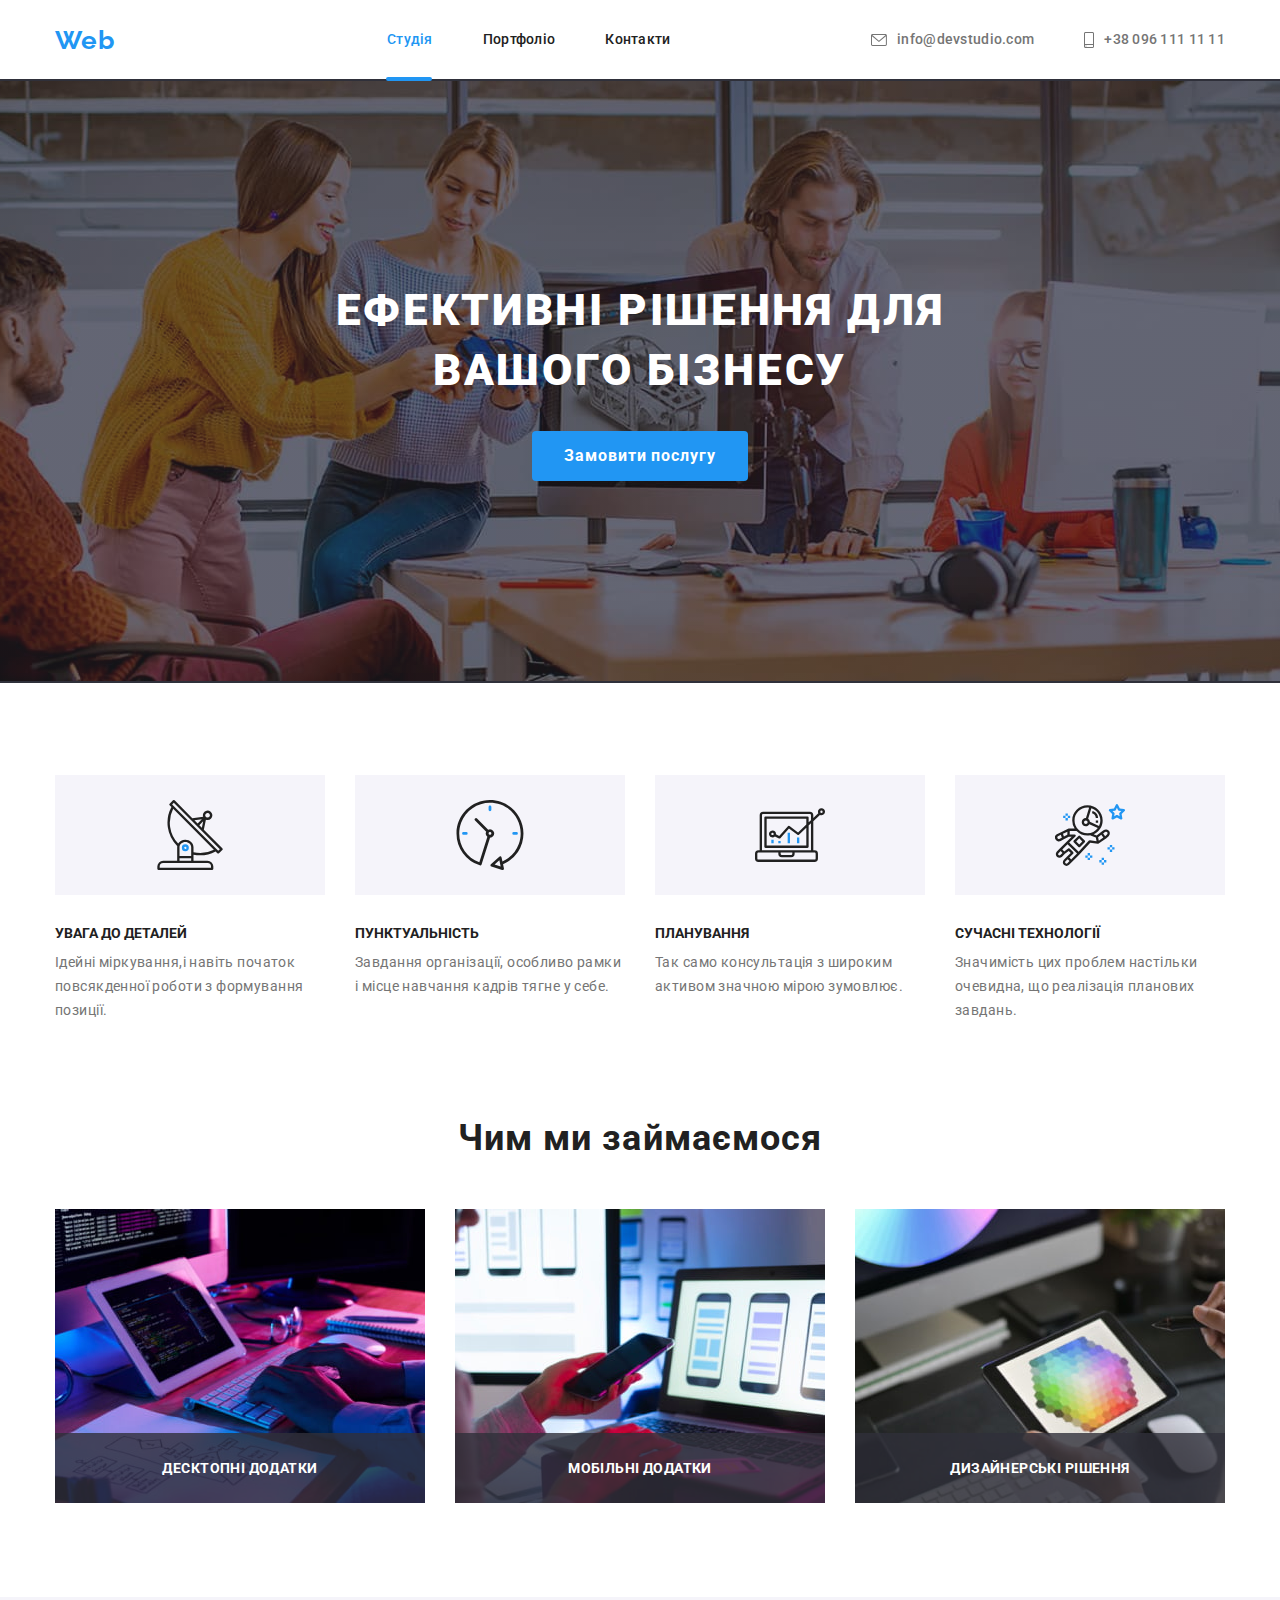
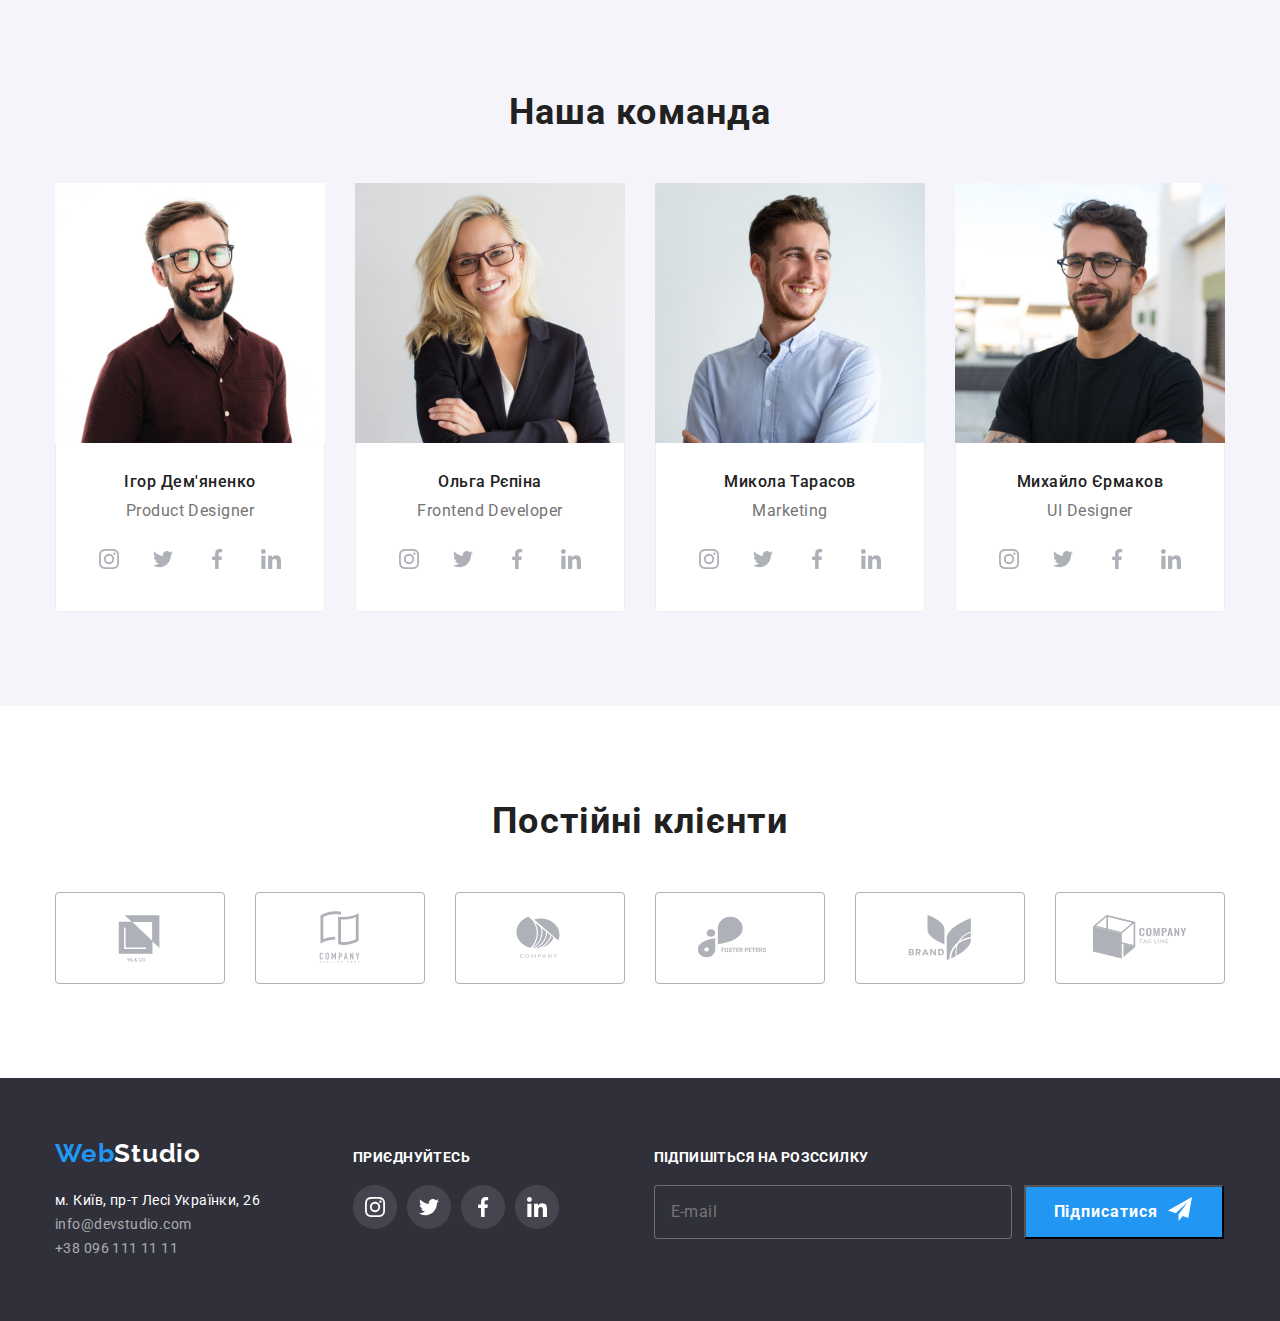
==== index.html @ 5d1c2f9a "sass" ====
<!DOCTYPE html>
<html lang="uk">
<head>
    <meta charset="UTF-8">
    <meta http-equiv="X-UA-Compatible" content="IE=edge">
    <meta name="viewport" content="width=device-width, initial-scale=1.0">
    <link rel="preconnect" href="https://fonts.googleapis.com">
 <link rel="preconnect" href="https://fonts.gstatic.com" crossorigin>
 <link href="https://fonts.googleapis.com/css2?family=Raleway:wght@700&family=Roboto:wght@400;500;700;900&display=swap" rel="stylesheet">
 <link rel="stylesheet" href="https://cdnjs.cloudflare.com/ajax/libs/modern-normalize/1.1.0/modern-normalize.min.css" integrity="sha512-wpPYUAdjBVSE4KJnH1VR1HeZfpl1ub8YT/NKx4PuQ5NmX2tKuGu6U/JRp5y+Y8XG2tV+wKQpNHVUX03MfMFn9Q==" crossorigin="anonymous" referrerpolicy="no-referrer" />
 <link rel="stylesheet" href="css/style.css">
 <link rel="stylesheet" href="css/main.min.css">
    <title>WebStudio</title>
</head>
<body>
  <!--site header-->
  <header class="page-header">
     <div class="container main-nav">
        <nav class="nav">
            <a href="./index.html" class="logo">
               <span class="accent">Web</span>Studio</a>
            <ul class="site-nav list">
                <li class="site-nav__item"><a href="./index.html" class="site-nav__link site-nav__current">Студія</a></li>
                <li class="site-nav__item"><a href="portfolio.html" class="site-nav__link">Портфоліо</a></li>
                <li class="site-nav__item"><a href="" class="site-nav__link">Контакти</a></li>
            </ul>  
        </nav> 
         <ul class="auth-nav list">
         <li class="auth-nav__item"><a href="mailto:info@devstudio.com" class="auth-nav__link"><svg class="conect-icon" width="16" height="12"><use href="./img/icons.svg#icon-email"></use></svg>info@devstudio.com</a></li>
         <li class="auth-nav__item"><a href="tel:+380961111111" class="auth-nav__link"><svg class="conect-icon" width="10" height="16"><use href="./img/icons.svg#icon-smartphone"></use></svg>+38 096 111 11 11</a></li>
        </ul>
     </div>
  </header> 
  <!--main content-->
  <main>
     <!--order a service-->
         <section class="hero  picture">
            <div class="container">
             <h1 class="hero-title">ефективні рішення для вашого бізнесу</h1>
             <button data-modal-open type="button" class="button">Замовити послугу</button>
            <div class="backdrop is-hidden" data-modal><div class="modal">
                <form class="form">
                    <p class="modal__text">Залиште свої дані, ми вам передзвонимо</p>
                        <label class="form-field" for="name">
                            <span class="form-lable">Ім'я</span>
                            <input class="form-input" type="text" name="name" id="name" autofocus="" placeholder=" " />
                             <span class="forms-icon"><svg class="form-icon" width="18" height="18">
                            <use href="./img/icons.svg#icon-person-black-18dp-1"></use></svg></span>
                        </label>
                        
                        <label class="form-field" for="tel">
                            <span class="form-lable">Телефон</span>
                            <input class="form-input" type="tel" name="tel" id="tel" placeholder=" " />
                            <span class="forms-icon"><svg class="form-icon" width="18" height="18">
                            <use href="./img/icons.svg#icon-phone-black-18dp-1"></use></svg></span>
                        </label>
                       
                        <label class="form-field" for="email">
                            <span class="form-lable">Пошта</span>
                            <input class="form-input" type="email" name="email" id="email" placeholder=" " />
                            <span class="forms-icon"><svg class="form-icon" width="18" height="18">
                            <use href="./img/icons.svg#icon-email-black-18dp-1"></use></svg></span>
                        </label>
                        
                        <label class="form-field" for="comment">
                            <span class="form-lable">Коментар</span>
                            <textarea class="form-comment" name="comment" id="comment" rows="10" placeholder="Введіть текст"></textarea>
                        </label>
                         <label class="checkbox-label check" for="policy">
                            <input class="checkbox" type="checkbox" name="policy" id="policy" value="policy" />
                            <span class="icon-checkbox"></span>
                            <p class="checkbox-text">Погоджуюся з розсилкою та приймаю</p>
                            <a class="policy-link" href="#">Умови договору</a>   
                        </label>
                        <button class="modal__button" type="submit">Відправити</button>
                        <button data-modal-close class="modal__icon" type="button"><svg width="18" height="18"><use href="./img/close1.svg#icon-close-black-18dp-2-1"></use></svg></button>
                </form>
            </div></div>
            </div>
         </section>
     <!--company benefits-->
       <section class="section caption">
        <div class="container">
         <h2 class="section-title visually-hidden">переваги компанії</h2>
         <ul class="feature-list list">
             <li class="feature-list__item">
                <div class="feature-list__thumb"><svg class="feature-list__icon" width="70" height="70"><use href="./img/icons.svg#icon-antenna"></use></svg></div>
                 <h3 class="feature-list__title">увага до деталей</h3>
                 <p class="feature-list__text">
                     Ідейні міркування,і навіть початок повсякденної роботи з формування позиції.
                 </p>
             </li>
             <li class="feature-list__item">
                <div class="feature-list__thumb"><svg class="feature-list__icon" width="70" height="70"><use href="./img/icons.svg#icon-clock"></use></svg></div>
                <h3 class="feature-list__title">пунктуальність</h3>
                <p class="feature-list__text">
                    Завдання організації, особливо рамки і місце навчання кадрів тягне у себе.
                </p>
             </li>
             <li class="feature-list__item">
                <div class="feature-list__thumb"><svg class="feature-list__icon" width="70" height="70"><use href="./img/icons.svg#icon-diagram"></use></svg></div>
                <h3 class="feature-list__title">планування</h3>
                <p class="feature-list__text">
                    Так само консультація з широким активом значною мірою зумовлює.
                </p>
             </li>
             <li class="feature-list__item">
                <div class="feature-list__thumb"><svg class="feature-list__icon" width="70" height="70"><use href="./img/icons.svg#icon-astronaut"></use></svg></div>
                <h3 class="feature-list__title">сучасні технології</h3>
                <p class="feature-list__text">
                    Значимість цих проблем настільки очевидна, що реалізація планових завдань.
                </p>
             </li>
         </ul>
        </div>
     </section>
     <!--direction of work-->
     <section class="section">
        <div class="container">
         <h2 class="section-title">Чим ми займаємося</h2>
         <ul class="list">
            <div class="image">
                <li class="image__link">
                        <img src="img/box1.jpg" alt="фото розмітки" width="370">
                        <p class="image__text">десктопні додатки</p>
               </li>
                <li class="image__link">
                        <img src="img/box2.jpg" alt="мобільний додаток" width="370">
                        <p class="image__text">мобільні додатки</p>
                </li>
                <li class="image__link">
                        <img src="img/box3.jpg" alt="графіка" width="370">
                        <p class="image__text">дизайнерські рішення</p>
                </li>
            </div>
         </ul>
        </div>
     </section>
     <!--our team-->
            <section class="section inner">
                <div class="container">
                    <h2 class="section-title">Наша команда</h2>
                 <ul class="work-list list team">
                <li class="work-list__item">
                        <img src="img/img.jpg" alt="Ігор Дем'яненко" width="270">
                        <div class="benefits">
                            <h3 class="work-list__title benefits__title">Ігор Дем'яненко</h3>
                            <p class="work-list__text">Product Designer</p>
                                <ul class="aside">
                                    <li class="aside__item"><a href="" class="aside__link"><svg class="aside__icon" width="20" height="20">
                                        <use href="./img/icons.svg#icon-instagram"></use>
                                    </svg></a></li>
                                    <li class="aside__item"><a href="" class="aside__link"><svg class="aside__icon" width="20" height="20">
                                        <use href="./img/icons.svg#icon-twitter"></use>
                                    </svg></a></li>
                                    <li class="aside__item"><a href="" class="aside__link"><svg class="aside__icon" width="20" height="20">
                                        <use href="./img/icons.svg#icon-facebook"></use>
                                    </svg></a></li>
                                    <li class="aside__item"><a href="" class="aside__link"><svg class="aside__icon" width="20" height="20">
                                        <use href="./img/icons.svg#icon-linkedin"></use>
                                    </svg></a></li>
                                </ul>
                        </div>
                </li>
                <li class="work-list__item">
                    <img src="img/img1.jpg" alt="Ольга Рєпіна" width="270">
                    <div class="benefits">
                        <h3 class="work-list__title benefits__title">Ольга Рєпіна</h3>
                        <p class="work-list__text">Frontend Developer</p>
                        <ul class="aside">
                            <li class="aside__item"><a href="" class="aside__link"><svg class="aside__icon" width="20" height="20">
                                <use href="./img/icons.svg#icon-instagram"></use>
                            </svg></a></li>
                            <li class="aside__item"><a href="" class="aside__link"><svg class="aside__icon" width="20" height="20">
                                <use href="./img/icons.svg#icon-twitter"></use>
                            </svg></a></li>
                            <li class="aside__item"><a href="" class="aside__link"><svg class="aside__icon" width="20" height="20">
                                <use href="./img/icons.svg#icon-facebook"></use>
                            </svg></a></li>
                            <li class="aside__item"><a href="" class="aside__link"><svg class="aside__icon" width="20" height="20">
                                <use href="./img/icons.svg#icon-linkedin"></use>
                            </svg></a></li>
                        </ul>
                    </div>
                </li>
                <li class="work-list__item">
                    <img src="img/img2.jpg" alt="Микола Тарасов" width="270">
                    <div class="benefits">
                        <h3 class="work-list__title benefits__title">Микола Тарасов</h3>
                        <p class="work-list__text">Marketing</p>
                        <ul class="aside">
                            <li class="aside__item"> <a href="" class="aside__link"><svg class="aside__icon" width="20" height="20">
                                <use href="./img/icons.svg#icon-instagram"></use>
                            </svg></a></li>
                            <li class="aside__item"><a href="" class="aside__link"><svg class="aside__icon" width="20" height="20">
                                <use href="./img/icons.svg#icon-twitter"></use>
                            </svg></a></li>
                            <li class="aside__item"><a href="" class="aside__link"><svg class="aside__icon" width="20" height="20">
                                <use href="./img/icons.svg#icon-facebook"></use>
                            </svg></a></li>
                            <li class="aside__item"><a href="" class="aside__link"><svg class="aside__icon" width="20" height="20">
                                <use href="./img/icons.svg#icon-linkedin"></use>
                            </svg></a></li>
                        </ul>
                    </div>
                    
                </li>
                <li class="work-list__item">
                    <img src="img/img3.jpg" alt="Михайло Єрмаков" width="270">
                    <div class="benefits">
                        <h3 class="work-list__title benefits__title">Михайло Єрмаков</h3>
                        <p class="work-list__text">UI Designer</p>
                        <ul class="aside">
                            <li class="aside__item"> <a href="" class="aside__link"><svg class="aside__icon" width="20" height="20">
                                <use href="./img/icons.svg#icon-instagram"></use>
                            </svg></a></li>
                            <li class="aside__item"><a href="" class="aside__link"><svg class="aside__icon" width="20" height="20">
                                <use href="./img/icons.svg#icon-twitter"></use>
                            </svg></a></li>
                            <li class="aside__item"><a href="" class="aside__link"><svg class="aside__icon" width="20" height="20">
                                <use href="./img/icons.svg#icon-facebook"></use>
                            </svg></a></li>
                            <li class="aside__item"><a href="" class="aside__link"><svg class="aside__icon" width="20" height="20">
                                <use href="./img/icons.svg#icon-linkedin"></use>
                            </svg></a></li>
                        </ul>
                    </div>
                </li>
                  </ul>
              </div>
         </section>
         <section class="section customer">
            <div class="container">
                <h2 class="section-title">Постійні клієнти</h2>
                <ul class="customers">
                    <li class="customers__item"><a href="" class="customers__link"><svg class="customers__icon" width="106" height="60"><use href="./img/icons.svg#icon-Logo1"></use></svg></a></li>
                    <li class="customers__item"><a href="" class="customers__link"><svg class="customers__icon" width="106" height="60"><use href="./img/icons.svg#icon-Logo2"></use></svg></a></li>
                    <li class="customers__item"><a href="" class="customers__link"><svg class="customers__icon" width="106" height="60"><use href="./img/icons.svg#icon-Logo3"></use></svg></a></li>
                    <li class="customers__item"><a href="" class="customers__link"><svg class="customers__icon" width="106" height="60"><use href="./img/icons.svg#icon-Logo4"></use></svg></a></li>
                    <li class="customers__item"><a href="" class="customers__link"><svg class="customers__icon" width="106" height="60"><use href="./img/icons.svg#icon-Logo5"></use></svg></a></li>
                    <li class="customers__item"><a href="" class="customers__link"><svg class="customers__icon" width="106" height="60"><use href="./img/icons.svg#icon-Logo6"></use></svg></a></li>
                </ul>
            </div>
         </section>
  </main>
  <!--site footer-->
    <footer class="footer">
        <div class="container footer-container">
            <div class="contacts">
                <a href="./index.html" class="logo logofooter"><span class="logo__accent">Web</span>Studio</a>
        <address class="box">
           <ul class="address">
               <li class="address__address__item"><a href="https://goo.gl/maps/CPtrU1FHBa2aNyZL9" target="_blank" rel="noopener noreferrer nofollow" class="address__title address__link">м. Київ, пр-т Лесі
                   Українки, 26</a></li>
               <li class="address__address__item"><a href="mailto:info@devstudio.com" class="address__link">info@devstudio.com</a></li>
               <li class="address__address__item"><a href="tel:+380961111111" class="address__link">+38 096 111 11 11</a></li>
           </ul>
        </address>   
            </div>
            <div class="socials">
                <p class="title">приєднуйтесь</p>
                <ul class="footer-icon">
               <li class="footer-icon__item"><a href="" class="footer-icon__link"><svg class="footer-icon__icons" width="20" height="20">
                   <use href="./img/icons.svg#icon-instagram"></use>
               </svg></a></li>
               <li class="footer-icon__item"><a href="" class="footer-icon__link"><svg class="footer-icon__icons" width="20" height="20">
                   <use href="./img/icons.svg#icon-twitter"></use>
               </svg></a></li>
               <li class="footer-icon__item"><a href="" class="footer-icon__link"><svg class="footer-icon__icons" width="20" height="20">
                   <use href="./img/icons.svg#icon-facebook"></use>
               </svg></a></li>
               <li class="footer-icon__item"><a href="" class="footer-icon__link"><svg class="footer-icon__icons" width="20" height="20">
                   <use href="./img/icons.svg#icon-linkedin"></use>
               </svg></a></li>
           </ul>
            </div>
            <div class="socials">
                    <p class="socials-field title" for="email">підпишіться на розссилку</p>
                <form class="subscription">
                    <input class="subscription__email" type="email" name="email" id="email" placeholder="E-mail" />
                    <button type="submit" class="subscription__button">Підписатися<svg class="subscription__icon" width="24" height="24"><use href="./img/icons.svg#icon-icon-send"></use></svg></button>
                </form>
            </div>  
    </div>
  </footer>
  <script src="./js/modal.js"></script>
</body>
</html>
---- css/style.css ----
:root {
    --primary-text-color: #212121;
    --title-text-collor: #757575;
    --title-hero-color: #2F303A;
    --primary-white-color: #FFFFFF;
    --akcent-color: #2196F3;
    --logo-color: #000000;
    --section-color: #F5F4FA;
    --adress-link-color: rgba(255, 255, 255, 0.6);
    --active-button-color: #188CE8;
    --border-header-color: #ECECEC;
    --box-shadow-color: rgba(0, 0, 0, 0.15);
    --border-works-color: #EEEEEE;
    --color-icon: #AFB1B8;
}

html {
    box-sizing: border-box;  
}

*,
*::before,
*::after {
  box-sizing: inherit;
}

* {
    margin: 0;
    padding: 0;
    list-style: none;
    box-sizing: border-box;
}

body {
    background-color: var(--primary-white-color);
    font-family: 'Roboto', sans-serif;
    color: var(--primary-text-color);
    margin: 0;
}

img {
    display: block;
    max-width: 100%;
    height: auto;
  }

.list {
    list-style: none;
    padding: 0;
    margin: 0;
}

header {
    border-bottom: 1px solid var(--border-header-color);
}

h1, h2, h3, h4, h5, h6 {
    margin: 0;
}

.container {
    width: 1200px;
    padding-left: 15px;
    margin: 0 auto;
    padding-right: 15px;
}

.box {
    margin: 0 auto;
}

/* Main nav */

.main-nav {
    display: flex;
    align-items: center;
}

.picture {
    max-width: 1600px;
    height: 600px;
    margin-left: auto;
    margin-right: auto;
    background-image: linear-gradient(rgba(47, 48, 58, 0.4), rgba(47, 48, 58, 0.4)), url('../img/Imgi1.jpeg');
    background-position: center; 
}

/* Logo */

.logo {
    margin-right: 93px; 
    color: var(--logo-color);
    font-family: 'Raleway', sans-serif; 
    font-weight: 700;
    font-size: 26px;
    line-height: 1.19;
    letter-spacing: 0.03em;
    text-decoration: none;
}

.accent {
    color: var(--akcent-color);
}

/* site nav */

.nav {
    display: flex;
    align-items: center;
}

.site-nav {
    display: flex;
    margin-left: 93px;
}

.site-nav__link {
    position: relative;
    display: block;
    padding-top: 32px;
    padding-bottom: 32px;
    color: var(--primary-text-color);
    font-weight: 500;
    font-size: 14px;
    line-height: 1.14;
    letter-spacing: 0.02em;
    text-decoration: none;
    transition: color 250ms cubic-bezier(0.4, 0, 0.2, 1);
}

.site-nav__link:hover,
.site-nav__link:focus {
    color: var(--akcent-color);
}

.site-nav__current {
    color: var(--akcent-color);
}

.site-nav__item + .site-nav__item {
    margin-left: 50px;
}

.site-nav__current::after {
    content: '';
    position: absolute;
    left: 0;
    bottom: 0;
    display: block;
    width: 100%;
    height: 4px;
    background: var(--akcent-color);
    border-radius: 2px;
    margin: -1px;
    /* opacity: 0; */
    transition: opacity 250ms cubic-bezier(0.4, 0, 0.2, 1);
}


.auth-nav {
    display: flex;
    margin-left: auto;
}

.auth-nav__item + .auth-nav__item {
    margin-left: 50px;
}

.auth-nav__link {
    display: flex;
    color: var(--title-text-collor);
    align-items: center;
    font-weight: 500;
    font-size: 14px;
    line-height: 1.14;
    letter-spacing: 0.02em;
    text-decoration: none;
    padding-top: 32px;
    padding-bottom: 32px;
    transition: color 250ms cubic-bezier(0.4, 0, 0.2, 1);
}

.auth-nav__link:hover,
.auth-nav__link:focus {
    color: var(--akcent-color);
}  

.conect-icon {
    margin-right: 10px;
    fill: currentColor;
    transition: background-color 250ms cubic-bezier(0.4, 0, 0.2, 1);
}

.conect-icon:hover, 
.conect-icon:focus {
    color: var(--akcent-color);
} 

/* Hero */

.hero {
    background-color: var(--title-hero-color);
    text-align: center;
    padding: 200px 0;
    list-style: none;
    outline: 2px solid var(--title-hero-color);
}

.hero-title {
    margin-top: 0;
    margin-bottom: 30px;
    max-width: 696px;
    margin-left: auto;
    margin-right: auto;
    color: var(--primary-white-color);
    font-weight: 900;
    font-size: 44px;
    line-height: 1.36;
    text-align: center;
    letter-spacing: 0.06em;
    text-transform: uppercase;
}

/* Section */ 

.section {
    padding-top: 0;
    padding-bottom: 94px;
}
.inner {
    background-color: var(--section-color);
    margin: 0 auto;
    padding-bottom: 94px;
    padding-top: 94px;
}

.section-title {
    padding-top: 0;
    margin-bottom: 50px;
    text-align: center;
    flex-wrap: wrap;
    color: var(--primary-text-color);
    font-weight: 700;
    font-size: 36px;
    line-height: 1.17;
    letter-spacing: 0.03em;
}

/*------- Aside------- */

.aside {
    display: flex;
    align-items: center;
    justify-content: center;
    margin-top: 16px;
    gap: 10px;
}

.aside__item {
    display: flex;
    width: 44px;
    height: 44px;
} 

.aside__link {
    display: flex;
    width: 100%;
    height: 100%;
    color: var(--color-icon);
    border-radius: 50%;
    background-size: contain;
    align-items: center;
    justify-content: center;
    transition: background-color 250ms cubic-bezier(0.4, 0, 0.2, 1);
}

.aside__link:hover,
.aside__link:focus {
    color: var(--primary-white-color);
    background-color: var(--akcent-color);
}  

.aside__icon {
    transition: background-color 250ms cubic-bezier(0.4, 0, 0.2, 1), fill 250ms;
    fill: currentColor;
}

.aside__icon:hover,
.aside__icon:focus {
    color: var(--primary-white-color);
} 


.caption {
    padding-top: 94px;
}

/*--------direction of work------- */

.image {
    display: flex;
    gap: 30px;
}

.image__link {
    position: relative;
}

.image__text {
    display: flex;
    justify-content: center;
    align-items: center;
    position: absolute;
    width: 100%;
    height: 70px;
    font-family: 'Roboto', sans-serif;
    font-weight: 700;
    font-size: 14px;
    bottom: 0;
    right: 0;
    line-height: 16px;
    letter-spacing: 0.03em;
    text-transform: uppercase;
    background-color: rgba(47, 48, 58, 0.8);
    color: var(--primary-white-color);
}

/* ------Visually------ */

.visually {
    padding-top: 94px;
    padding-bottom: 94px;
}

.visually-hidden {
    position: absolute;
     white-space: nowrap;
     width: 1px;
     height: 1px;
     overflow: hidden;
     border: 0;
     padding: 0;
     clip: rect(0 0 0 0);
     clip-path: inset(50%);
     margin: -1px;
   }   

/* -------Features-------- */

.feature-list {
    display: flex;
    gap: 30px;
}

.feature-list__item {
    flex-basis: calc((100% - 90px) / 4);
}

.feature-list__title {
    margin-bottom: 10px;
    color: var(--primary-text-color);
    font-weight: 700;
    font-size: 14px;
    line-height: 1.17;
    text-transform: uppercase;
}

.feature-list__text {
    color: var(--title-text-collor);
    font-size: 14px;
    line-height: 1.71;
    letter-spacing: 0.03em;
}

.feature-list__thumb {
    width: 270px;
    height: 120px;
    background-color: var(--section-color);
    margin-bottom: 30px;
}

.feature-list__icon {
   margin: 25px 100px;
}

/* Work */
.work-list__title {
    color: var(--primary-text-color);
    font-weight: 500;
    font-size: 16px;
    line-height: 1.17;
    text-align: center;
    letter-spacing: 0.03em;
}

.work-list__text {
    color: var(--title-text-collor);
    font-size: 16px;
    line-height: 1.17;
    text-align: center;
    letter-spacing: 0.03em;
}

.work-list__item {
    background-color: var(--primary-white-color);
    flex-basis: calc((100% - 90px) / 4);
}

.team {
    gap: 30px;
    display: flex;
} 

.benefits {
    padding-top: 30px;
    padding-bottom: 30px;
    border-left: 1px solid var(--border-works-color);
    border-right: 1px solid var(--border-works-color);
    border-bottom: 1px solid var(--border-works-color); 
    border-radius: 0px 0px 4px 4px;
}

.benefits__title {
    margin-bottom: 10px;
}

/* Button */

.button {
    border: none;
    border-radius: 4px;
    color: var(--primary-white-color);
    background-color: var(--akcent-color);
    font-family: inherit;
    cursor: pointer;
    font-weight: 700;
    font-size: 16px;
    line-height: 1.88;
    display: flex;
    align-items: center;
    text-align: center;
    letter-spacing: 0.06em;
    display: inline-block;
    padding: 10px 32px;  
    min-width: 216px;
    vertical-align: bottom;
    transition: background-color 250ms cubic-bezier(0.4, 0, 0.2, 1);
}

.button:hover,
.button:focus {
    color: var(--primary-white-color);
    background-color: var(--active-button-color);
    box-shadow: 0px 4px 4px var(--box-shadow-color);
}

.list__button {
    color: var(--primary-text-color);
    background-color: var(--section-color);
    font-family: inherit;
    cursor: pointer;
    font-weight: 500;
    font-size: 16px;
    line-height: 1.62;
    text-align: center;
    letter-spacing: 0.03em;
    display: inline-block;
    border-style: none;
    padding: 6px 25px;
    min-width: 73px;
    border-radius: 3px;
    vertical-align: bottom;
    transition: background-color 250ms cubic-bezier(0.4, 0, 0.2, 1), color 250ms cubic-bezier(0.4, 0, 0.2, 1);
}

.list__button:hover,
.list__button:focus {
    display: inline-block;
    color: var(--primary-white-color);
    background-color: var(--akcent-color);
    border-radius: 4px;
    }
   
.buttons {
    display: flex;
    margin-bottom: 50px;
    justify-content: center;
    border: none;
}    

.buttons__item + .buttons__item {
    margin-left: 8px;
}    

.backdrop {
    position: fixed;
    top: 0;
    left: 0;
    width: 100%;
    height: 100%;
    background-color: rgba(0, 0, 0, 0.2);
    transition: opacity 250ms cubic-bezier(0.4, 0, 0.2, 1), visibility 250ms cubic-bezier(0.4, 0, 0.2, 1);
    z-index: 2;
}  

.backdrop.is-hidden {
    opacity: 0;
    pointer-events: none;
}

/* ---------------Modal------------------- */

.modal {
    position: absolute;
    padding: 40px;
    top: 50%;
    left: 50%;
    transform: translate(-50%, -50%);
    min-height: 581px;
    min-width: 528px;
    background:var(--primary-white-color);
    box-shadow: 0px 1px 3px rgba(0, 0, 0, 0.12), 0px 1px 1px rgba(0, 0, 0, 0.14), 0px 2px 1px rgba(0, 0, 0, 0.2);
    border-radius: 4px;
    transition: transform 250ms cubic-bezier(0.4, 0, 0.2, 1), opacity 250ms cubic-bezier(0.4, 0, 0.2, 1); 
}

.modal__icon {
    position: absolute;
    cursor: pointer;
    justify-content: center;
    display: flex;
    align-items: center;
    top: 8px;
    right: 8px;
    border-radius: 50%;
    box-sizing: border-box;
    width: 30px;
    height: 30px;
    background-color: var(--primary-white-color);
    border: 1px solid rgba(0, 0, 0, 0.1);
    fill: currentColor;
    transition: background-color 250ms cubic-bezier(0.4, 0, 0.2, 1), fill 250ms;
}

.modal__icon:hover,
.modal__icon:focus {
    color: var(--akcent-color);
    border-radius: 50%;
    background-color: var(--primary-white-color);
    border: 1px solid rgba(0, 0, 0, 0.1);
    fill: var(--akcent-color);
}

.modal__text {
    font-family: 'Roboto', sans-serif;
    font-weight: 700;
    font-size: 20px;
    line-height: 23px;
    letter-spacing: 0.03em;
    color: var(--primary-text-color);
    margin-left: auto;
    margin-bottom: 12px;
}

.form {
    width: 448px;
    margin-left: auto;
    margin-right: auto;
}

.form-field {
    position: relative;
    margin-bottom: 10px;
    display: flex;
    flex-direction: column;
}

.form-input {
    width: 100%;
    margin: 0;
    padding: 11px;
    padding-left: 42px;
    border: 1px solid rgba(33, 33, 33, 0.2);
    border-radius: 4px;
    text-align: left;
    cursor: pointer;
    font: inherit;
    color: var(--primary-text-color);
    outline: transparent;
    transition: background-color 250ms cubic-bezier(0.4, 0, 0.2, 1);
}

.form-comment {
    margin: 0;
    padding: 12px 16px; 
}

.form-comment::placeholder {
    font-family: 'Roboto', sans-serif;
    font-style: normal;
    font-weight: 400;
    font-size: 12px;
    line-height: 14px;
    letter-spacing: 0.01em;
    color: rgba(117, 117, 117, 0.5);
}

.form-lable {
    text-align: left;
    font-family: 'Roboto', sans-serif;  
    font-weight: 400;
    font-size: 12px;
    line-height: 14px;
    /* identical to box height */
   letter-spacing: 0.01em;
    color: var(--title-text-collor);
    margin-bottom: 4px;
}

.policy-link {
    color: var(--akcent-color);
    margin-left: 4px;
    font-family: 'Roboto', sans-serif;  
    font-style: normal;
    font-weight: 400;
    font-size: 14px;
    line-height: 24px;
    /* identical to box height, or 171% */
    letter-spacing: 0.03em;
}

.forms-icon {
    position: absolute;
    top: 68%;
    left: 12px;
    transform: translateY(-50%); 
    display: inline-block; 
    fill: currentColor;
    background-size: contain;
    cursor: pointer;
    transition: background-color 250ms cubic-bezier(0.4, 0, 0.2, 1);
}

.form-field:focus-within>.forms-icon {
    fill: var(--akcent-color);
}

.form-input:focus,
.comment:focus,
.checkbox:focus {
    border-color: var(--akcent-color);
}

.checkbox {
   visibility: hidden;
   width: 1px;
   height: 1px;
   margin: -1px;
}

.checkbox-text {
    display: flex;
    justify-content: center;
    align-items: center;
    font-family: 'Roboto', sans-serif;  
    font-style: normal;
    font-weight: 400;
    font-size: 14px;
    line-height: 24px;
    /* identical to box height, or 171% */
    letter-spacing: 0.03em;
    color: var(--title-text-collor);
}

.check {
    padding-left: 10px;
}

.form-comment {
    margin: 0;
    padding: 12px 16px; 
    resize: none;
    height: 120px;
    border: 1px solid rgba(33, 33, 33, 0.2);
    border-radius: 4px;
    outline: transparent;
}

.icon-checkbox {
    width: 16px;
    height: 15px;
    margin-right: 8px;
    overflow: hidden;
    border-radius: 0.05em;
    background-repeat: no-repeat;
    background-position: 50% 50%;
    box-shadow: 0 0 0 0.1em var(--primary-text-color);
}

.checkbox:checked + .icon-checkbox {
    box-shadow: 0 0 0 0.1em var(--akcent-color);
    background-image: url('../img/icon-check.svg');
    background-position: 100%;
}

.checkbox:focus + .icon-checkbox {
    box-shadow: 0 0 0 0.1em var(--akcent-color);
    background-position: 100%;
}

.checkbox-label {
    display: flex;
    cursor: pointer;
    justify-content: center;
    align-items: center;
    align-content: center;
    margin-bottom: 26px;
    margin-top: 20px;
}

.modal__button {
    display: flex;
    font-family: 'Roboto', sans-serif;
    align-items: center;
    text-align: center;
    line-height: 30px;
    letter-spacing: 0.06em;
    font-size: 16px;
    font-weight: 700;
    cursor: pointer;
    padding: 10px 52px;
    margin-left: auto;
    margin-right: auto;
    border: none;
    color: var(--primary-white-color);
    background-color: var(--akcent-color);
    box-shadow: 0px 4px 4px rgba(0, 0, 0, 0.15);
    border-radius: 4px;
    transition: background-color 250ms cubic-bezier(0.4, 0, 0.2, 1);
}  
  
.modal__button:hover,
.modal__button:focus {
    background-color: var(--active-button-color);
  }

.site-nav__current {
    justify-content: center;
    display: flex;
    align-items: center;
} 

/* Works */
.works {
    display: flex;
    flex-wrap: wrap;
    gap: 30px;
}

.works__title {
    color: var(--primary-text-color);
    font-weight: 700;
    font-size: 18px;
    line-height: 2;
    letter-spacing: 0.06em;
    text-decoration: none;
}

.works__text {
    color: var(--title-text-collor);

    font-size: 16px;
    line-height: 1.88;
    letter-spacing: 0.03em;
    text-decoration: none;
}

.works__item {
    width: calc((100% - 60px) / 3);
    display: inline-block;
    border-right: 1px solid var(--border-works-color);
    border-bottom: 1px solid var(--border-works-color);  
    padding-right: auto;
    padding-left: auto;
}

.works__items:hover,
.works__items:focus {
    box-shadow: 0px 1px 1px rgba(0, 0, 0, 0.12), 0px 4px 4px rgba(0, 0, 0, 0.06), 1px 4px 6px rgba(0, 0, 0, 0.16);
}

.features {
    padding: 20px 24px;
    border-left: 1px solid var(--border-works-color);
    border-right: 1px solid var(--border-works-color);
    border-bottom: 1px solid var(--border-works-color); 
}

.fotos {
    margin-bottom: 4px;
}

.works__item:nth-last-child(-n + 3) {
    margin-bottom: 0;
} 

.works__items {
    display: block;
    text-decoration: none; 
    transition: background-color 250ms cubic-bezier(0.4, 0, 0.2, 1);
}

.description {
    overflow: hidden;
    position: relative;
    transition: transform 250ms cubic-bezier(0.4, 0, 0.2, 1);
}

.description::before {
    display: inline-block;
    position: absolute;
    content: '';
    top: 0;
    left: 0;
    width: 100%;
    height: 100%;
    background: rgba(33, 150, 243, 0.9);
    /* opacity: 0; */
    transform: translateY(100%);
    transition: transform 250ms cubic-bezier(0.4, 0, 0.2, 1);
}

.description:hover::before {
    opacity: 1;
}

.description__text {
    position: absolute;
    padding: 63px 24px;
    bottom: 0;
    right: 0;
    font-family: 'Roboto', sans-serif;
    font-weight: 400;
    font-size: 18px;
    line-height: 28px;
    /* or 156% */
    letter-spacing: 0.03em;
    text-transform: none;
    color: var(--primary-white-color);
    /* opacity: 0;  */
    transform: translateY(100%);
    transition: transform 250ms cubic-bezier(0.4, 0, 0.2, 1);
}

.description__text:hover {
    opacity: 1;
}

.product {
    transition: transform 250ms cubic-bezier(0.4, 0, 0.2, 1);
}

.product:hover .description::before {
    transform: translateY(0);
    transition: transform 250ms cubic-bezier(0.4, 0, 0.2, 1);
}

.product:hover .description__text {
    transform: translateY(0);
    transition: transform 250ms cubic-bezier(0.4, 0, 0.2, 1);
}

/* ------------------Customers---------------------- */

.customer {
    padding-top: 94px;
}

.customers {
    display: flex;
    align-items: center;
    justify-content: center;
    gap: 30px;
}

.customers__item {
    display: flex;
    width: 170px;
    height: 92px;
    border: 1px solid #AFB1B8;
    border-radius: 4px;
    transition: background-color 250ms cubic-bezier(0.4, 0, 0.2, 1);
}

.customers__link { 
    display: flex;
    width: 100%;
    height: 100%;
    color: var(--color-icon);
    background-size: contain;
    align-items: center;
    justify-content: center;
    transition: background-color 250ms cubic-bezier(0.4, 0, 0.2, 1);
}

.customers__item:hover,
.customers__item:focus {
    width: 170px;
    height: 92px;
    border: 1px solid var(--akcent-color);
}   

.customers__link:hover,
.customers__link:focus {
    color: var(--akcent-color);
}

.customers__icon {
    fill: currentColor;
    transition: background-color 250ms cubic-bezier(0.4, 0, 0.2, 1), fill 250ms;
}

/* --------------------------Footer----------------------- */

.footer-container {
    display: flex;
    align-items: baseline;
}

.contacts {
    align-items: baseline;
}

.logofooter {
    display: inline-block;
    margin-right: 0;
    margin-bottom: 20px;
}

.footer {
    padding-top: 60px;
    padding-bottom: 60px;
    margin-right: auto;
    align-items: baseline;
    display: flex;
    background: var(--title-hero-color);
}

.logo {
    color: var(--primary-white-color);
}

.logo__accent {
    color: var(--akcent-color);
}

.address {
    list-style: none;
}

.address__link {
    color: var(--adress-link-color); 
    font-weight: 400;
    font-size: 14px;
    line-height: 1.71;
    letter-spacing: 0.03em;
    text-decoration: none;
    transition: color 250ms cubic-bezier(0.4, 0, 0.2, 1);
}

.address__link:hover,
.address__link:focus {
    color: var(--akcent-color);
}  

.address__title {
    color: var(--primary-white-color);
    font-size: 14px;
    line-height: 1.71;
    letter-spacing: 0.03em;
    text-decoration: none;
}

.address__item {
    margin-bottom: 9px;
}

.socials {
    align-items: baseline;
    margin-top: 0;
    margin-right: auto;
    margin-left: 93px;
}

.footer-icon {
    display: flex;
    padding: 0;
    margin: 0;
    list-style: none;
    align-items: center;
    justify-content: center;
    gap: 10px;
}

.footer-icon__item {
    display: flex;
    width: 44px;
    height: 44px;
    
}

.footer-icon__link {
    display: flex;
    padding: 0;
    border: none;
    width: 100%;
    height: 100%;
    color: var(--primary-white-color);
    border-radius: 50%;
    background: rgba(255, 255, 255, 0.1);
    gap: 10px;
    background-size: contain;
    align-items: center; 
    justify-content: center; 
    transition: background-color 250ms cubic-bezier(0.4, 0, 0.2, 1);
}

.footer-icon__icons {
    fill: currentColor;
    transition: background-color 250ms cubic-bezier(0.4, 0, 0.2, 1);
}

.footer-icon__link:hover,
.footer-icon__link:focus  {
    background-color: var(--akcent-color);
}

.footer-icon__icons:hover,
.footer-icon__icons:focus {
    color: var(--primary-white-color);
}

.socials .title {
    display: flex;
    color: var(--primary-white-color);
    font-weight: 700;
    font-size: 14px;
    line-height: 16px;
    letter-spacing: 0.03em;
    text-transform: uppercase;
    margin-bottom: 20px;
}

.box  {
    font-style: normal;
}

.subscription {
    display: flex;
}

.subscription__email {
    width: 358px;
    padding: 15px 16px;
    font-family: 'Roboto', sans-serif;
    font-weight: 400;
    font-size: 16px;
    line-height: 20px;
    /* identical to box height, or 125% */
    display: flex;
    align-items: center;
    letter-spacing: 0.03em;
    background-color: var(--title-hero-color);
    color: rgba(255, 255, 255, 0.6);
    border: 1px solid rgba(255, 255, 255, 0.3);
    border-radius: 4px;
}

.subscription__button {
    display: flex;
    width: 200px;
    cursor: pointer;
    color: var(--primary-white-color);
    font-family: 'Roboto', sans-serif;
    font-weight: 700;
    font-size: 16px;
    line-height: 30px;
    /* identical to box height, or 188% */
    padding: 10px 10px 10px 28px;
    letter-spacing: 0.06em;
    background-color: var(--akcent-color);
    margin-left: 12px;
    transition: background-color 250ms cubic-bezier(0.4, 0, 0.2, 1);
}

.subscription__button:hover,
.subscription__button:focus {
    background-color: var(--active-button-color);
}

.subscription__icon {
    color: var(--primary-white-color);
    margin-left: 10px;
}
---- css/main.min.css ----
/*# sourceMappingURL=main.min.css.map */
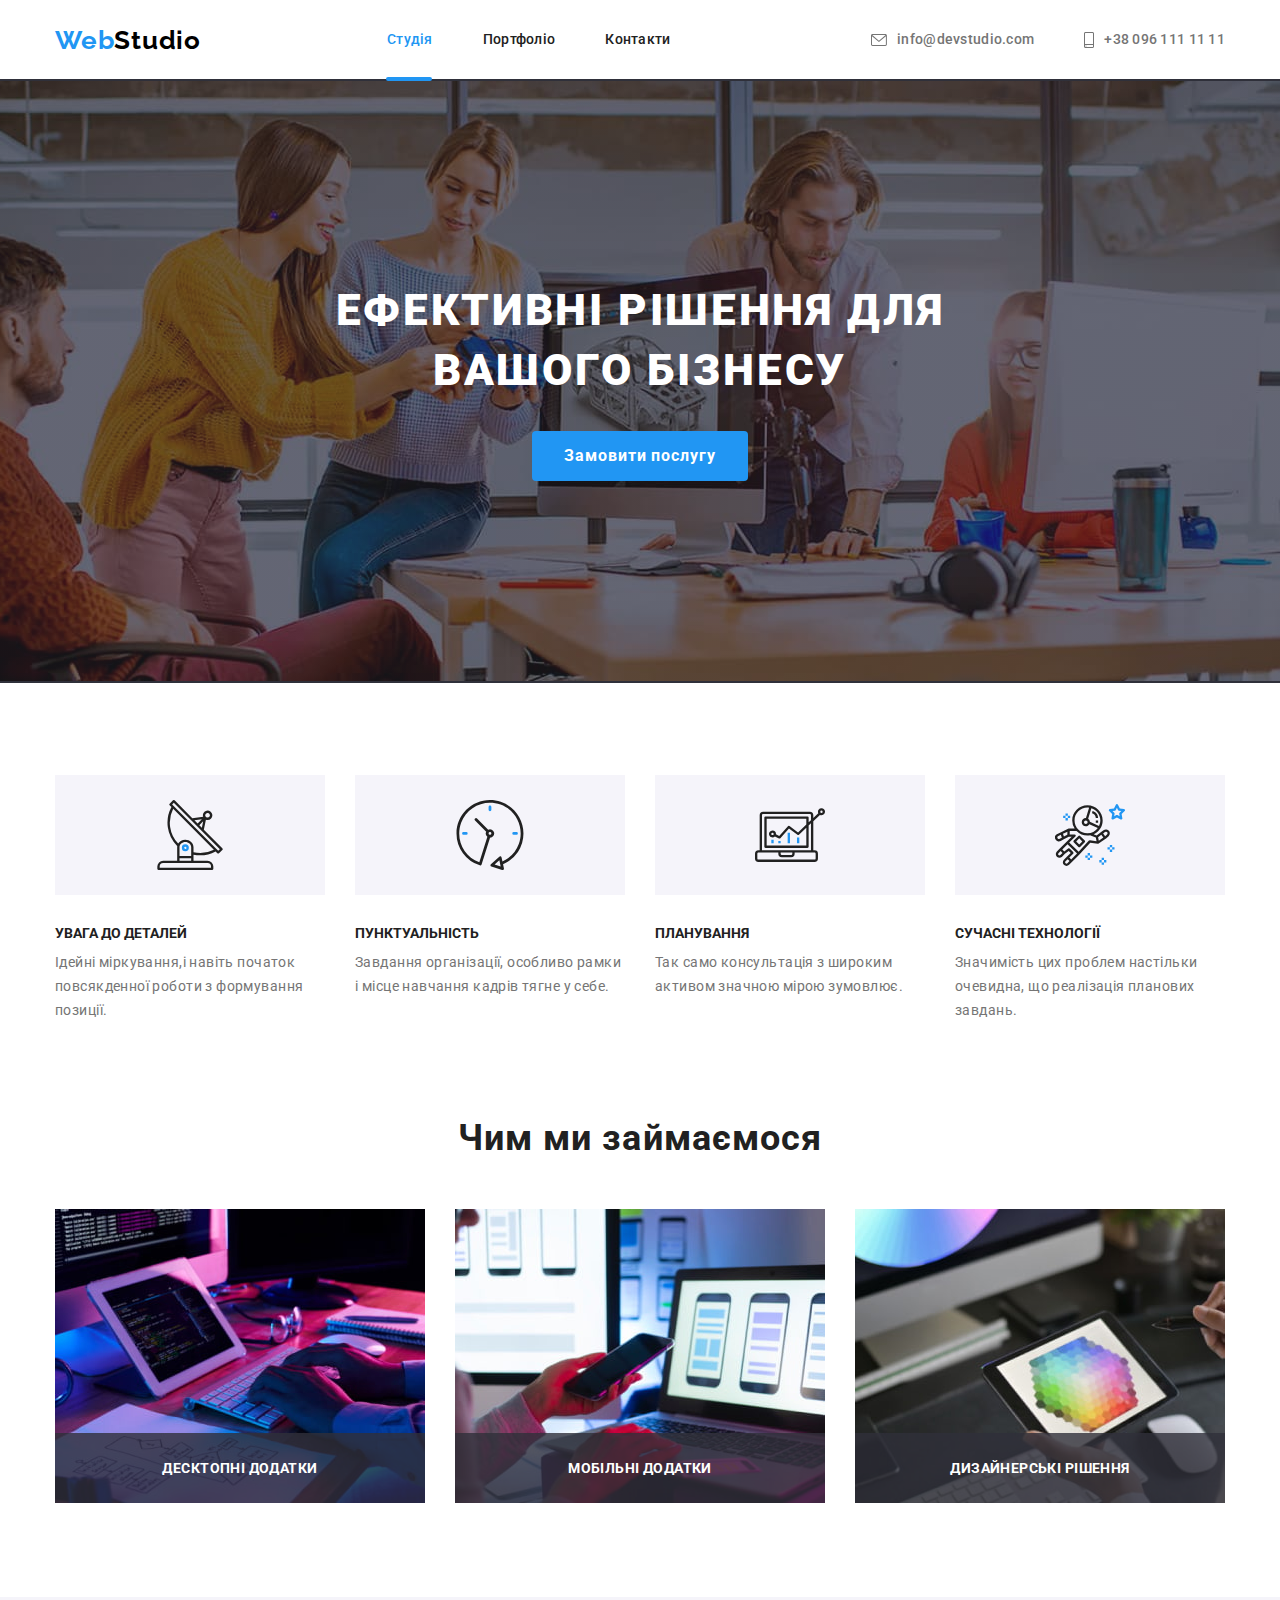
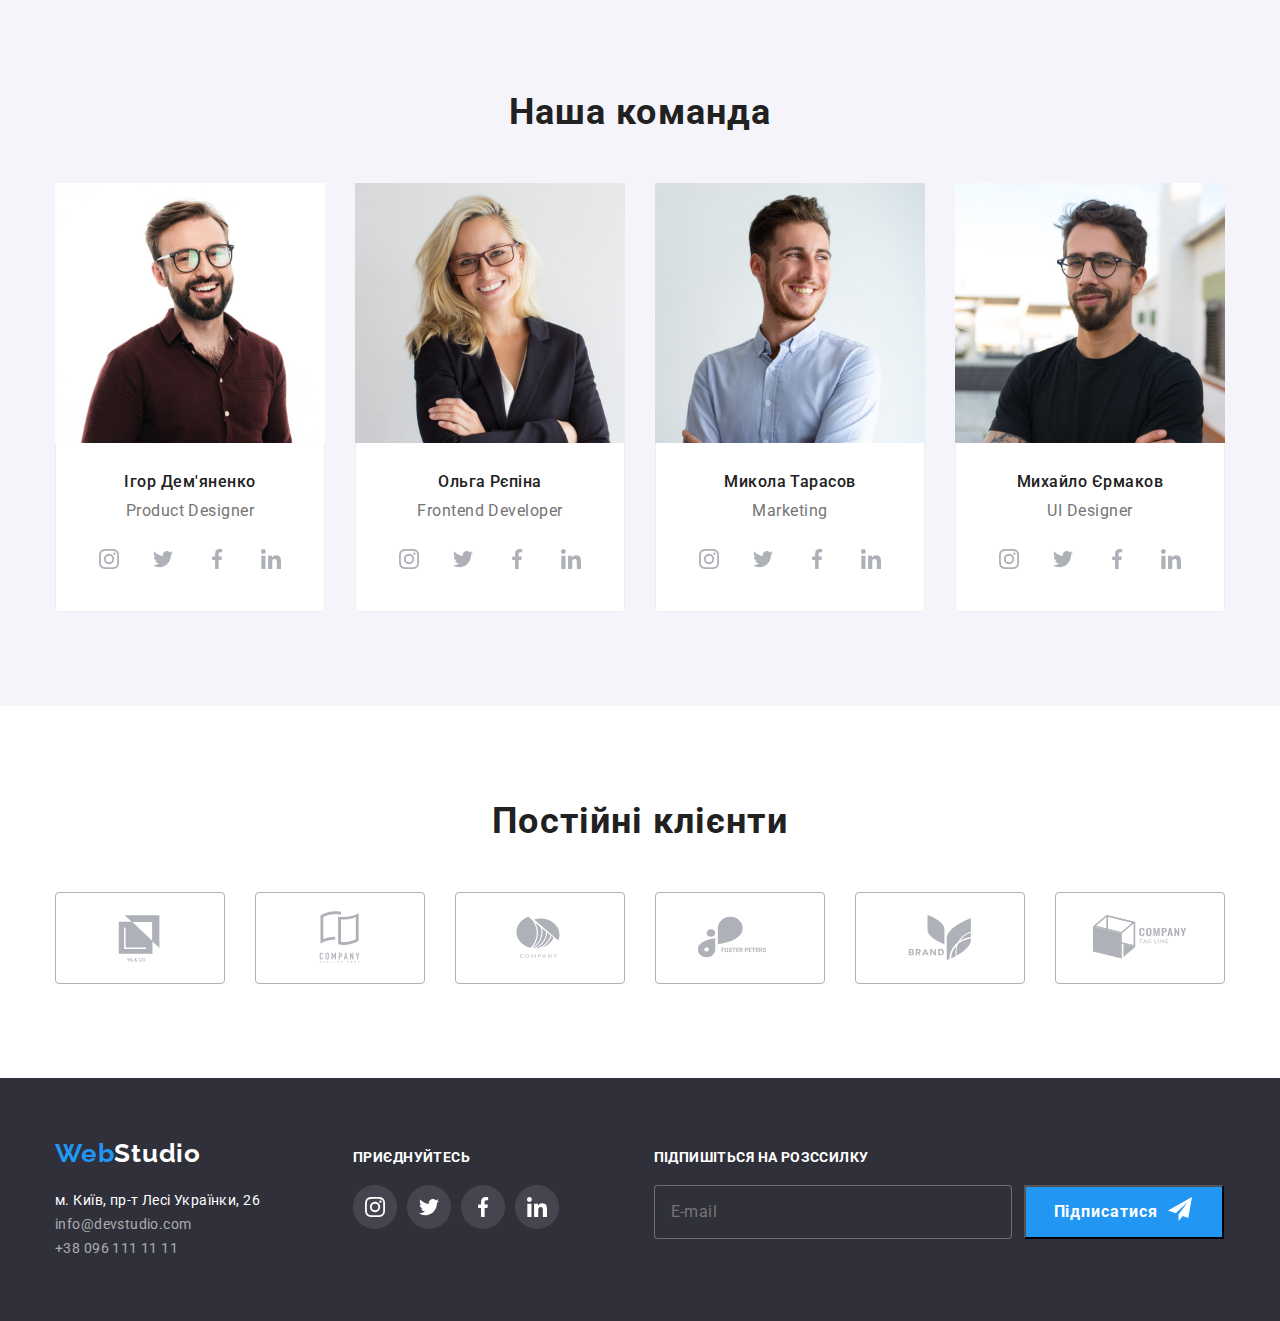
==== commit 12592d1c: "scss" ====
--- a/index.html
+++ b/index.html
@@ -8,8 +8,8 @@
  <link rel="preconnect" href="https://fonts.gstatic.com" crossorigin>
  <link href="https://fonts.googleapis.com/css2?family=Raleway:wght@700&family=Roboto:wght@400;500;700;900&display=swap" rel="stylesheet">
  <link rel="stylesheet" href="https://cdnjs.cloudflare.com/ajax/libs/modern-normalize/1.1.0/modern-normalize.min.css" integrity="sha512-wpPYUAdjBVSE4KJnH1VR1HeZfpl1ub8YT/NKx4PuQ5NmX2tKuGu6U/JRp5y+Y8XG2tV+wKQpNHVUX03MfMFn9Q==" crossorigin="anonymous" referrerpolicy="no-referrer" />
- <link rel="stylesheet" href="css/style.css">
- <link rel="stylesheet" href="css/main.min.css">
+ <link rel="stylesheet" href="./css/style.css">
+ <link rel="stylesheet" href="./css/main.min.css">
     <title>WebStudio</title>
 </head>
 <body>
@@ -20,7 +20,7 @@
             <a href="./index.html" class="logo">
                <span class="accent">Web</span>Studio</a>
             <ul class="site-nav list">
-                <li class="site-nav__item"><a href="./index.html" class="site-nav__link site-nav__current">Студія</a></li>
+                <li class="site-nav__item"><a href="./index.html" class="site-nav__link site-nav__link--current">Студія</a></li>
                 <li class="site-nav__item"><a href="portfolio.html" class="site-nav__link">Портфоліо</a></li>
                 <li class="site-nav__item"><a href="" class="site-nav__link">Контакти</a></li>
             </ul>  
@@ -247,7 +247,7 @@
     <footer class="footer">
         <div class="container footer-container">
             <div class="contacts">
-                <a href="./index.html" class="logo logofooter"><span class="logo__accent">Web</span>Studio</a>
+                <a href="./index.html" class="logofooter footer__logo--color logo"><span class="logo__accent">Web</span>Studio</a>
         <address class="box">
            <ul class="address">
                <li class="address__address__item"><a href="https://goo.gl/maps/CPtrU1FHBa2aNyZL9" target="_blank" rel="noopener noreferrer nofollow" class="address__title address__link">м. Київ, пр-т Лесі
--- a/css/main.min.css
+++ b/css/main.min.css
@@ -1 +1 @@
-/*# sourceMappingURL=main.min.css.map */+:root{--primary-text-color: #212121;--title-text-collor: #757575;--title-hero-color: #2F303A;--primary-white-color: #FFFFFF;--akcent-color: #2196F3;--logo-color: #000000;--section-color: #F5F4FA;--adress-link-color: rgba(255, 255, 255, 0.6);--active-button-color: #188CE8;--border-header-color: #ECECEC;--box-shadow-color: rgba(0, 0, 0, 0.15);--border-works-color: #EEEEEE;--color-icon: #AFB1B8}html{box-sizing:border-box}*,*::before,*::after{box-sizing:inherit}*{margin:0;padding:0;list-style:none;box-sizing:border-box}img{display:block;max-width:100%;height:auto}body{background-color:var(--primary-white-color);font-family:"Roboto",sans-serif;color:var(--primary-text-color);margin:0}.list{list-style:none;padding:0;margin:0}header{border-bottom:1px solid var(--border-header-color)}h1,h2,h3,h4,h5,h6{margin:0}.box{margin:0 auto}.container{width:1200px;padding-left:15px;margin:0 auto;padding-right:15px}.button{border:none;border-radius:4px;color:var(--primary-white-color);background-color:var(--akcent-color);font-family:inherit;cursor:pointer;font-weight:700;font-size:16px;line-height:1.88;display:flex;align-items:center;text-align:center;letter-spacing:.06em;display:inline-block;padding:10px 32px;min-width:216px;vertical-align:bottom;transition:background-color 250ms cubic-bezier(0.4, 0, 0.2, 1)}.button:hover,.button:focus{color:var(--primary-white-color);background-color:var(--active-button-color);box-shadow:0px 4px 4px var(--box-shadow-color)}.list__button{color:var(--primary-text-color);background-color:var(--section-color);font-family:inherit;cursor:pointer;font-weight:500;font-size:16px;line-height:1.62;text-align:center;letter-spacing:.03em;display:inline-block;border-style:none;padding:6px 25px;min-width:73px;border-radius:3px;vertical-align:bottom;transition:background-color 250ms cubic-bezier(0.4, 0, 0.2, 1),color 250ms cubic-bezier(0.4, 0, 0.2, 1)}.list__button:hover,.list__button:focus{display:inline-block;color:var(--primary-white-color);background-color:var(--akcent-color);border-radius:4px}.buttons{display:flex;margin-bottom:50px;justify-content:center;border:none}.buttons__item+.buttons__item{margin-left:8px}.section{padding-top:0;padding-bottom:94px}.inner{background-color:var(--section-color);margin:0 auto;padding-bottom:94px;padding-top:94px}.section-title{padding-top:0;margin-bottom:50px;text-align:center;flex-wrap:wrap;color:var(--primary-text-color);font-weight:700;font-size:36px;line-height:1.17;letter-spacing:.03em}.main-nav{display:flex;align-items:center}.picture{max-width:1600px;height:600px;margin-left:auto;margin-right:auto;background-image:linear-gradient(rgba(47, 48, 58, 0.4), rgba(47, 48, 58, 0.4)),url("../img/Imgi1.jpeg");background-position:center}.logo{margin-right:93px;color:var(--logo-color);font-family:"Raleway",sans-serif;font-weight:700;font-size:26px;line-height:1.19;letter-spacing:.03em;text-decoration:none}.accent{color:var(--akcent-color)}.nav{display:flex;align-items:center}.site-nav{display:flex;margin-left:93px}.site-nav__link{position:relative;display:block;padding-top:32px;padding-bottom:32px;color:var(--primary-text-color);font-weight:500;font-size:14px;line-height:1.14;letter-spacing:.02em;text-decoration:none;transition:color 250ms cubic-bezier(0.4, 0, 0.2, 1)}.site-nav__link:hover,.site-nav__link:focus{color:var(--akcent-color)}.site-nav__link--current{color:var(--akcent-color)}.site-nav__item+.site-nav__item{margin-left:50px}.site-nav__link--current::after{content:"";position:absolute;left:0;bottom:0;display:block;width:100%;height:4px;background:var(--akcent-color);border-radius:2px;margin:-1px;transition:opacity 250ms cubic-bezier(0.4, 0, 0.2, 1)}.site-nav__link--current{justify-content:center;display:flex;align-items:center}.auth-nav{display:flex;margin-left:auto}.auth-nav__item+.auth-nav__item{margin-left:50px}.auth-nav__link{display:flex;color:var(--title-text-collor);align-items:center;font-weight:500;font-size:14px;line-height:1.14;letter-spacing:.02em;text-decoration:none;padding-top:32px;padding-bottom:32px;transition:color 250ms cubic-bezier(0.4, 0, 0.2, 1)}.auth-nav__link:hover,.auth-nav__link:focus{color:var(--akcent-color)}.conect-icon{margin-right:10px;fill:currentColor;transition:background-color 250ms cubic-bezier(0.4, 0, 0.2, 1)}.conect-icon:hover,.conect-icon:focus{color:var(--akcent-color)}.hero{background-color:var(--title-hero-color);text-align:center;padding:200px 0;list-style:none;outline:2px solid var(--title-hero-color)}.hero-title{margin-top:0;margin-bottom:30px;max-width:696px;margin-left:auto;margin-right:auto;color:var(--primary-white-color);font-weight:900;font-size:44px;line-height:1.36;text-align:center;letter-spacing:.06em;text-transform:uppercase}.backdrop{position:fixed;top:0;left:0;width:100%;height:100%;background-color:rgba(0,0,0,.2);transition:opacity 250ms cubic-bezier(0.4, 0, 0.2, 1),visibility 250ms cubic-bezier(0.4, 0, 0.2, 1);z-index:2}.backdrop.is-hidden{opacity:0;pointer-events:none}.modal{position:absolute;padding:40px;top:50%;left:50%;transform:translate(-50%, -50%);min-height:581px;min-width:528px;background:var(--primary-white-color);box-shadow:0px 1px 3px rgba(0,0,0,.12),0px 1px 1px rgba(0,0,0,.14),0px 2px 1px rgba(0,0,0,.2);border-radius:4px;transition:transform 250ms cubic-bezier(0.4, 0, 0.2, 1),opacity 250ms cubic-bezier(0.4, 0, 0.2, 1)}.modal__icon{position:absolute;cursor:pointer;justify-content:center;display:flex;align-items:center;top:8px;right:8px;border-radius:50%;box-sizing:border-box;width:30px;height:30px;background-color:var(--primary-white-color);border:1px solid rgba(0,0,0,.1);fill:currentColor;transition:background-color 250ms cubic-bezier(0.4, 0, 0.2, 1),fill 250ms}.modal__icon:hover,.modal__icon:focus{color:var(--akcent-color);border-radius:50%;background-color:var(--primary-white-color);border:1px solid rgba(0,0,0,.1);fill:var(--akcent-color)}.modal__text{font-family:"Roboto",sans-serif;font-weight:700;font-size:20px;line-height:23px;letter-spacing:.03em;color:var(--primary-text-color);margin-left:auto;margin-bottom:12px}.modal__button{display:flex;font-family:"Roboto",sans-serif;align-items:center;text-align:center;line-height:30px;letter-spacing:.06em;font-size:16px;font-weight:700;cursor:pointer;padding:10px 52px;margin-left:auto;margin-right:auto;border:none;color:var(--primary-white-color);background-color:var(--akcent-color);box-shadow:0px 4px 4px rgba(0,0,0,.15);border-radius:4px;transition:background-color 250ms cubic-bezier(0.4, 0, 0.2, 1)}.modal__button:hover,.modal__button:focus{background-color:var(--active-button-color)}.form{width:448px;margin-left:auto;margin-right:auto}.form-field{position:relative;margin-bottom:10px;display:flex;flex-direction:column}.form-input{width:100%;margin:0;padding:11px;padding-left:42px;border:1px solid rgba(33,33,33,.2);border-radius:4px;text-align:left;cursor:pointer;font:inherit;color:var(--primary-text-color);outline:rgba(0,0,0,0);transition:background-color 250ms cubic-bezier(0.4, 0, 0.2, 1)}.form-comment{margin:0;padding:12px 16px}.form-comment::-moz-placeholder{font-family:"Roboto",sans-serif;font-style:normal;font-weight:400;font-size:12px;line-height:14px;letter-spacing:.01em;color:rgba(117,117,117,.5)}.form-comment:-ms-input-placeholder{font-family:"Roboto",sans-serif;font-style:normal;font-weight:400;font-size:12px;line-height:14px;letter-spacing:.01em;color:rgba(117,117,117,.5)}.form-comment::placeholder{font-family:"Roboto",sans-serif;font-style:normal;font-weight:400;font-size:12px;line-height:14px;letter-spacing:.01em;color:rgba(117,117,117,.5)}.form-lable{text-align:left;font-family:"Roboto",sans-serif;font-weight:400;font-size:12px;line-height:14px;letter-spacing:.01em;color:var(--title-text-collor);margin-bottom:4px}.policy-link{color:var(--akcent-color);margin-left:4px;font-family:"Roboto",sans-serif;font-style:normal;font-weight:400;font-size:14px;line-height:24px;letter-spacing:.03em}.forms-icon{position:absolute;top:68%;left:12px;transform:translateY(-50%);display:inline-block;fill:currentColor;background-size:contain;cursor:pointer;transition:background-color 250ms cubic-bezier(0.4, 0, 0.2, 1)}.form-field:focus-within>.forms-icon{fill:var(--akcent-color)}.form-input:focus,.comment:focus,.checkbox:focus{border-color:var(--akcent-color)}.checkbox{visibility:hidden;width:1px;height:1px;margin:-1px}.checkbox-text{display:flex;justify-content:center;align-items:center;font-family:"Roboto",sans-serif;font-style:normal;font-weight:400;font-size:14px;line-height:24px;letter-spacing:.03em;color:var(--title-text-collor)}.check{padding-left:10px}.form-comment{margin:0;padding:12px 16px;resize:none;height:120px;border:1px solid rgba(33,33,33,.2);border-radius:4px;outline:rgba(0,0,0,0)}.icon-checkbox{width:16px;height:15px;margin-right:8px;overflow:hidden;border-radius:.05em;background-repeat:no-repeat;background-position:50% 50%;box-shadow:0 0 0 .1em var(--primary-text-color)}.checkbox:checked+.icon-checkbox{box-shadow:0 0 0 .1em var(--akcent-color);background-image:url("../img/icon-check.svg");background-position:100%}.checkbox:focus+.icon-checkbox{box-shadow:0 0 0 .1em var(--akcent-color);background-position:100%}.checkbox-label{display:flex;cursor:pointer;justify-content:center;align-items:center;align-content:center;margin-bottom:26px;margin-top:20px}.visually{padding-top:94px;padding-bottom:94px}.visually-hidden{position:absolute;white-space:nowrap;width:1px;height:1px;overflow:hidden;border:0;padding:0;clip:rect(0 0 0 0);-webkit-clip-path:inset(50%);clip-path:inset(50%);margin:-1px}.feature-list{display:flex;gap:30px}.feature-list__item{flex-basis:calc((100% - 90px)/4)}.caption{padding-top:94px}.feature-list__title{margin-bottom:10px;color:var(--primary-text-color);font-weight:700;font-size:14px;line-height:1.17;text-transform:uppercase}.feature-list__text{color:var(--title-text-collor);font-size:14px;line-height:1.71;letter-spacing:.03em}.feature-list__thumb{width:270px;height:120px;background-color:var(--section-color);margin-bottom:30px}.feature-list__icon{margin:25px 100px}.image{display:flex;gap:30px}.image__link{position:relative}.image__text{display:flex;justify-content:center;align-items:center;position:absolute;width:100%;height:70px;font-family:"Roboto",sans-serif;font-weight:700;font-size:14px;bottom:0;right:0;line-height:16px;letter-spacing:.03em;text-transform:uppercase;background-color:rgba(47,48,58,.8);color:var(--primary-white-color)}.work-list__title{color:var(--primary-text-color);font-weight:500;font-size:16px;line-height:1.17;text-align:center;letter-spacing:.03em}.work-list__text{color:var(--title-text-collor);font-size:16px;line-height:1.17;text-align:center;letter-spacing:.03em}.work-list__item{background-color:var(--primary-white-color);flex-basis:calc((100% - 90px)/4)}.team{gap:30px;display:flex}.benefits{padding-top:30px;padding-bottom:30px;border-left:1px solid var(--border-works-color);border-right:1px solid var(--border-works-color);border-bottom:1px solid var(--border-works-color);border-radius:0px 0px 4px 4px}.benefits__title{margin-bottom:10px}.aside{display:flex;align-items:center;justify-content:center;margin-top:16px;gap:10px}.aside__item{display:flex;width:44px;height:44px}.aside__link{display:flex;width:100%;height:100%;color:var(--color-icon);border-radius:50%;background-size:contain;align-items:center;justify-content:center;transition:background-color 250ms cubic-bezier(0.4, 0, 0.2, 1)}.aside__link:hover,.aside__link:focus{color:var(--primary-white-color);background-color:var(--akcent-color)}.aside__icon{transition:background-color 250ms cubic-bezier(0.4, 0, 0.2, 1),fill 250ms;fill:currentColor}.aside__icon:hover,.aside__icon:focus{color:var(--primary-white-color)}.works{display:flex;flex-wrap:wrap;gap:30px}.works__title{color:var(--primary-text-color);font-weight:700;font-size:18px;line-height:2;letter-spacing:.06em;text-decoration:none}.works__text{color:var(--title-text-collor);font-size:16px;line-height:1.88;letter-spacing:.03em;text-decoration:none}.works__item{width:calc((100% - 60px)/3);display:inline-block;border-right:1px solid var(--border-works-color);border-bottom:1px solid var(--border-works-color);padding-right:auto;padding-left:auto}.works__items:hover,.works__items:focus{box-shadow:0px 1px 1px rgba(0,0,0,.12),0px 4px 4px rgba(0,0,0,.06),1px 4px 6px rgba(0,0,0,.16)}.features{padding:20px 24px;border-left:1px solid var(--border-works-color);border-right:1px solid var(--border-works-color);border-bottom:1px solid var(--border-works-color)}.fotos{margin-bottom:4px}.works__item:nth-last-child(-n+3){margin-bottom:0}.works__items{display:block;text-decoration:none;transition:background-color 250ms cubic-bezier(0.4, 0, 0.2, 1)}.description{overflow:hidden;position:relative;transition:transform 250ms cubic-bezier(0.4, 0, 0.2, 1)}.description::before{display:inline-block;position:absolute;content:"";top:0;left:0;width:100%;height:100%;background:rgba(33,150,243,.9);transform:translateY(100%);transition:transform 250ms cubic-bezier(0.4, 0, 0.2, 1)}.description:hover::before{opacity:1}.description__text{position:absolute;padding:63px 24px;bottom:0;right:0;font-family:"Roboto",sans-serif;font-weight:400;font-size:18px;line-height:28px;letter-spacing:.03em;text-transform:none;color:var(--primary-white-color);transform:translateY(100%);transition:transform 250ms cubic-bezier(0.4, 0, 0.2, 1)}.description__text:hover{opacity:1}.product{transition:transform 250ms cubic-bezier(0.4, 0, 0.2, 1)}.product:hover .description::before{transform:translateY(0);transition:transform 250ms cubic-bezier(0.4, 0, 0.2, 1)}.product:hover .description__text{transform:translateY(0);transition:transform 250ms cubic-bezier(0.4, 0, 0.2, 1)}.customer{padding-top:94px}.customers{display:flex;align-items:center;justify-content:center;gap:30px}.customers__item{display:flex;width:170px;height:92px;border:1px solid #afb1b8;border-radius:4px;transition:background-color 250ms cubic-bezier(0.4, 0, 0.2, 1)}.customers__link{display:flex;width:100%;height:100%;color:var(--color-icon);background-size:contain;align-items:center;justify-content:center;transition:background-color 250ms cubic-bezier(0.4, 0, 0.2, 1)}.customers__item:hover,.customers__item:focus{width:170px;height:92px;border:1px solid var(--akcent-color)}.customers__link:hover,.customers__link:focus{color:var(--akcent-color)}.customers__icon{fill:currentColor;transition:background-color 250ms cubic-bezier(0.4, 0, 0.2, 1),fill 250ms}.footer-container{display:flex;align-items:baseline}.contacts{align-items:baseline}.logofooter{display:inline-block;margin-right:0;margin-bottom:20px;color:var(--primary-white-color)}.footer{padding-top:60px;padding-bottom:60px;margin-right:auto;align-items:baseline;display:flex;background:var(--title-hero-color);color:var(--primary-white-color)}.footer__logo--color{color:var(--primary-white-color)}.logo__accent{color:var(--akcent-color)}.address{list-style:none}.address__link{color:var(--adress-link-color);font-weight:400;font-size:14px;line-height:1.71;letter-spacing:.03em;text-decoration:none;transition:color 250ms cubic-bezier(0.4, 0, 0.2, 1)}.address__link:hover,.address__link:focus{color:var(--akcent-color)}.address__title{color:var(--primary-white-color);font-size:14px;line-height:1.71;letter-spacing:.03em;text-decoration:none}.address__item{margin-bottom:9px}.socials{align-items:baseline;margin-top:0;margin-right:auto;margin-left:93px}.footer-icon{display:flex;padding:0;margin:0;list-style:none;align-items:center;justify-content:center;gap:10px}.footer-icon__item{display:flex;width:44px;height:44px}.footer-icon__link{display:flex;padding:0;border:none;width:100%;height:100%;color:var(--primary-white-color);border-radius:50%;background:rgba(255,255,255,.1);gap:10px;background-size:contain;align-items:center;justify-content:center;transition:background-color 250ms cubic-bezier(0.4, 0, 0.2, 1)}.footer-icon__icons{fill:currentColor;transition:background-color 250ms cubic-bezier(0.4, 0, 0.2, 1)}.footer-icon__link:hover,.footer-icon__link:focus{background-color:var(--akcent-color)}.footer-icon__icons:hover,.footer-icon__icons:focus{color:var(--primary-white-color)}.socials .title{display:flex;color:var(--primary-white-color);font-weight:700;font-size:14px;line-height:16px;letter-spacing:.03em;text-transform:uppercase;margin-bottom:20px}.box{font-style:normal}.subscription{display:flex}.subscription__email{width:358px;padding:15px 16px;font-family:"Roboto",sans-serif;font-weight:400;font-size:16px;line-height:20px;display:flex;align-items:center;letter-spacing:.03em;background-color:var(--title-hero-color);color:rgba(255,255,255,.6);border:1px solid rgba(255,255,255,.3);border-radius:4px}.subscription__button{display:flex;width:200px;cursor:pointer;color:var(--primary-white-color);font-family:"Roboto",sans-serif;font-weight:700;font-size:16px;line-height:30px;padding:10px 10px 10px 28px;letter-spacing:.06em;background-color:var(--akcent-color);margin-left:12px;transition:background-color 250ms cubic-bezier(0.4, 0, 0.2, 1)}.subscription__button:hover,.subscription__button:focus{background-color:var(--active-button-color)}.subscription__icon{color:var(--primary-white-color);margin-left:10px}/*# sourceMappingURL=main.min.css.map */